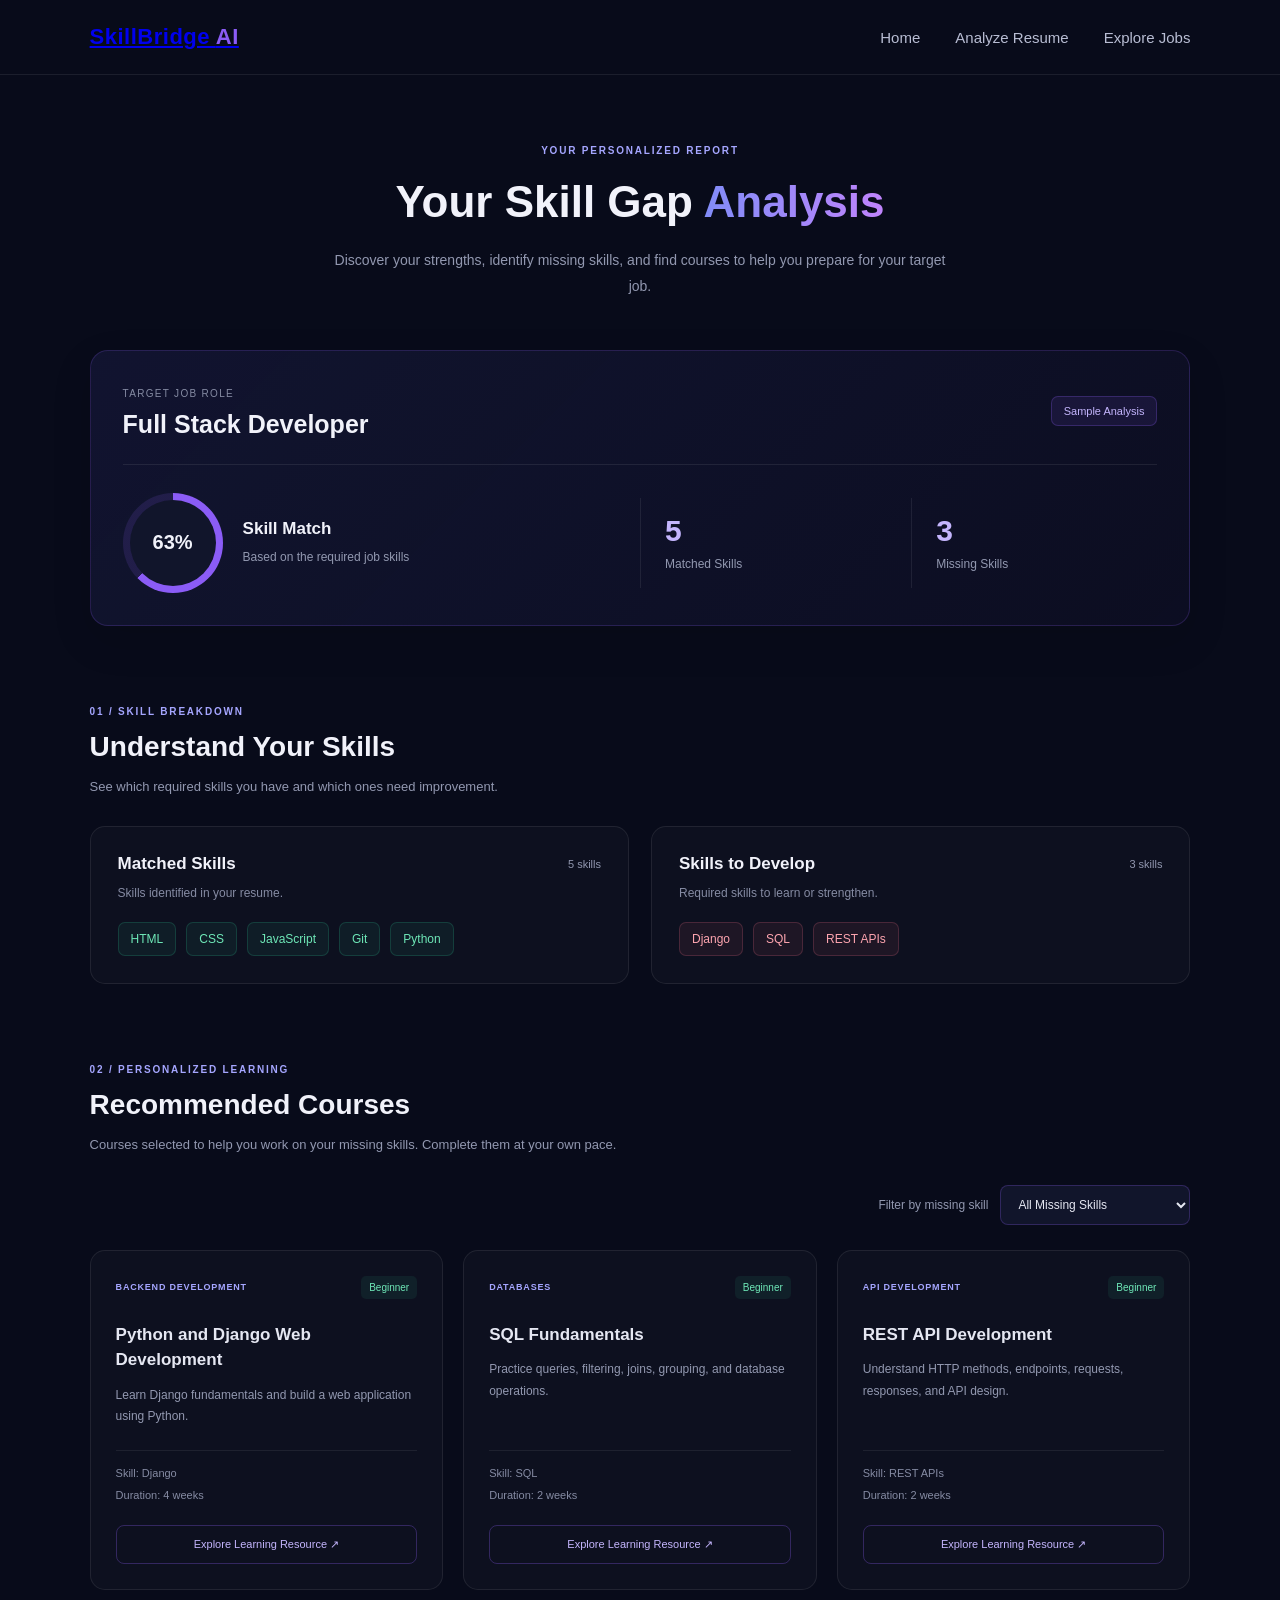
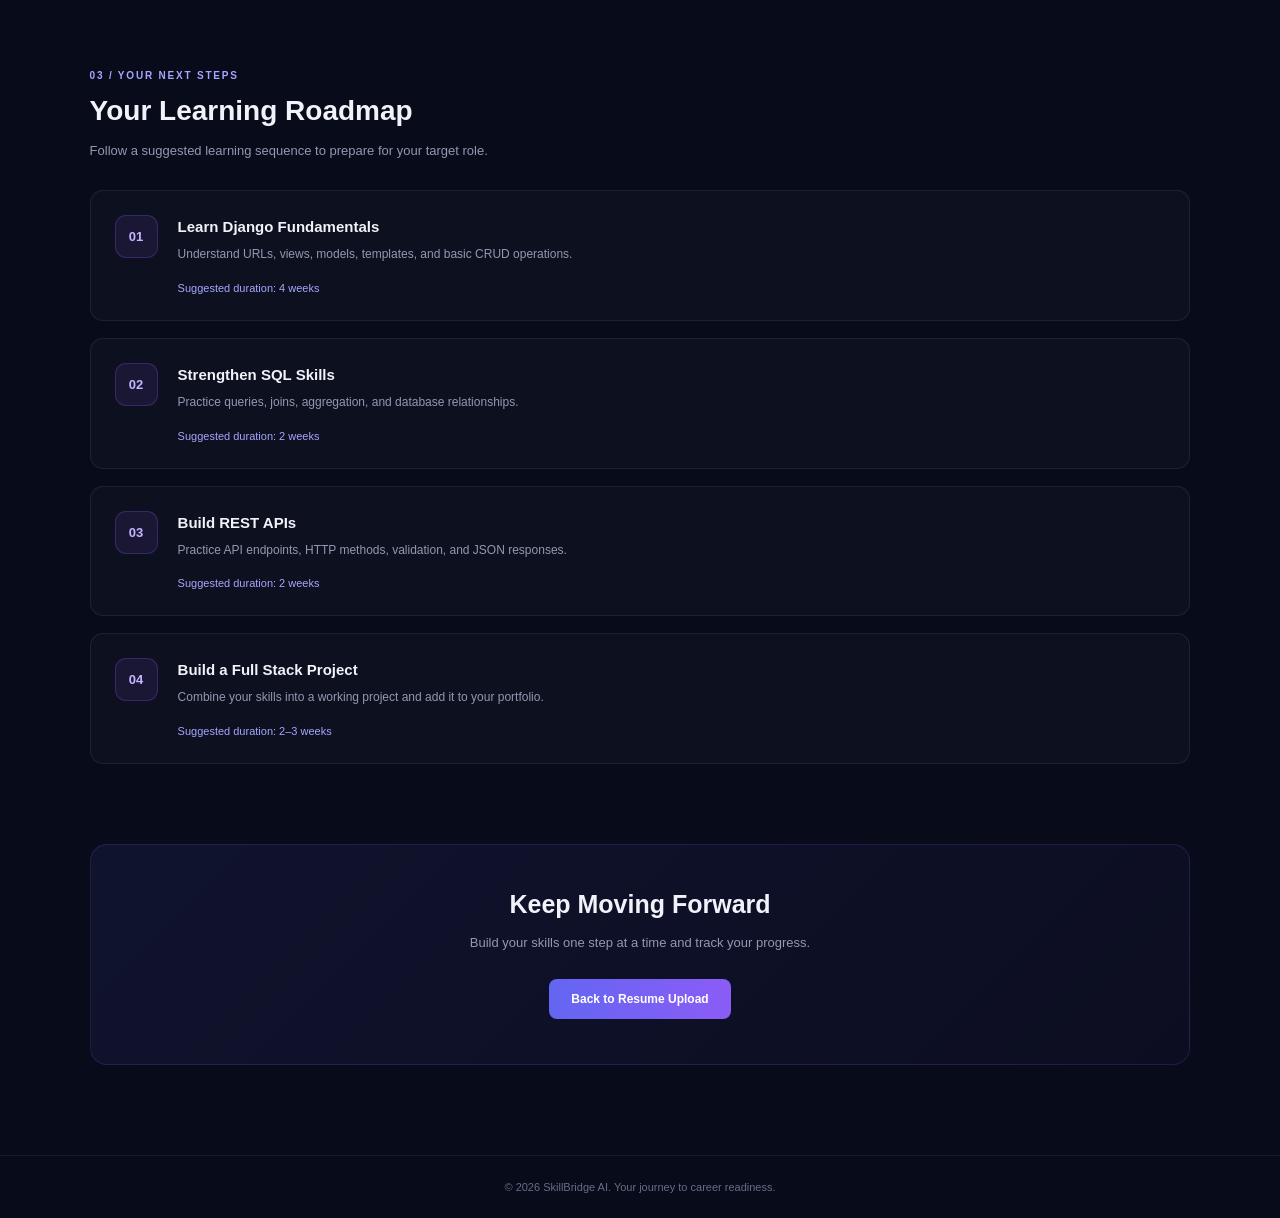
==== gap-analysis.html @ ce1626c9 "Initial commit" ====
<!DOCTYPE html>
<html lang="en">
<head>
    <meta charset="UTF-8">
    <meta name="viewport" content="width=device-width, initial-scale=1.0">
    <title>Skill Gap Analysis | SkillBridge AI</title>

    <link rel="stylesheet" href="css/common.css">
    <link rel="stylesheet" href="css/gap-analysis.css">
</head>
<body class="gap-analysis-page">

    <!-- NAVBAR -->
    <nav class="navbar">
        <a href="index.html" class="logo">SkillBridge <span>AI</span></a>

        <div class="nav-links">
            <a href="index.html">Home</a>
            <a href="analyze.html">Analyze Resume</a>
            <a href="results.html">Explore Jobs</a>
        </div>
    </nav>

    <main class="gap-analysis-main">

        <!-- PAGE HEADER -->
        <header class="gap-analysis-header">
            <span class="section-tag">YOUR PERSONALIZED REPORT</span>
            <h1>Your Skill Gap <span>Analysis</span></h1>
            <p>
                Discover your strengths, identify missing skills, and find
                courses to help you prepare for your target job.
            </p>
        </header>

        <!-- JOB SUMMARY -->
        <section class="analysis-summary">
            <div class="summary-heading">
                <div>
                    <span class="field-label">TARGET JOB ROLE</span>
                    <h2 id="targetJobRole">Full Stack Developer</h2>
                </div>

                <span class="sample-badge" id="analysisStatus">
                    Sample Analysis
                </span>
            </div>

            <div class="match-overview">
                <div class="match-score">
                    <div class="score-circle" id="scoreCircle">
                        <span id="matchPercentage">62.5%</span>
                    </div>
                    <div>
                        <h3>Skill Match</h3>
                        <p>Based on the required job skills</p>
                    </div>
                </div>

                <div class="summary-stat">
                    <span class="stat-number" id="matchedCount">5</span>
                    <span class="stat-label">Matched Skills</span>
                </div>

                <div class="summary-stat">
                    <span class="stat-number" id="missingCount">3</span>
                    <span class="stat-label">Missing Skills</span>
                </div>
            </div>
        </section>

        <!-- SKILL ANALYSIS -->
        <section class="skills-section">
            <div class="section-heading">
                <span class="section-tag">01 / SKILL BREAKDOWN</span>
                <h2>Understand Your Skills</h2>
                <p>See which required skills you have and which ones need improvement.</p>
            </div>

            <div class="skills-grid">

                <article class="skills-card matched-card">
                    <div class="skills-card-heading">
                        <h3>Matched Skills</h3>
                        <span class="skill-count" id="matchedBadge">5 skills</span>
                    </div>
                    <p>Skills identified in your resume.</p>
                    <div class="skill-tags matched-tags" id="matchedSkills">
                        <span>Python</span>
                        <span>HTML</span>
                        <span>CSS</span>
                        <span>JavaScript</span>
                        <span>Git</span>
                    </div>
                </article>

                <article class="skills-card missing-card">
                    <div class="skills-card-heading">
                        <h3>Skills to Develop</h3>
                        <span class="skill-count" id="missingBadge">3 skills</span>
                    </div>
                    <p>Required skills to learn or strengthen.</p>
                    <div class="skill-tags missing-tags" id="missingSkills">
                        <span>Django</span>
                        <span>SQL</span>
                        <span>REST APIs</span>
                    </div>
                </article>

            </div>
        </section>

        <!-- COURSE RECOMMENDATIONS -->
        <section class="courses-section">
            <div class="section-heading">
                <span class="section-tag">02 / PERSONALIZED LEARNING</span>
                <h2>Recommended Courses</h2>
                <p>
                    Courses selected to help you work on your missing skills.
                    Complete them at your own pace.
                </p>
            </div>

            <div class="course-filters">
                <label for="courseSkillFilter">Filter by missing skill</label>
                <select id="courseSkillFilter">
                    <option value="all">All Missing Skills</option>
                    <option value="Django">Django</option>
                    <option value="SQL">SQL</option>
                    <option value="REST APIs">REST APIs</option>
                </select>
            </div>

            <div class="courses-grid" id="recommendedCourses">

                <article class="course-card" data-skill="Django">
                    <div class="course-card-top">
                        <span class="course-category">BACKEND DEVELOPMENT</span>
                        <span class="course-level">Beginner</span>
                    </div>
                    <h3>Python and Django Web Development</h3>
                    <p>Learn Django fundamentals and build a web application using Python.</p>
                    <div class="course-details">
                        <span>Skill: Django</span>
                        <span>Duration: 4 weeks</span>
                    </div>
                    <a href="https://www.djangoproject.com/start/"
                       target="_blank" rel="noopener noreferrer"
                       class="course-link">Explore Learning Resource ↗</a>
                </article>

                <article class="course-card" data-skill="SQL">
                    <div class="course-card-top">
                        <span class="course-category">DATABASES</span>
                        <span class="course-level">Beginner</span>
                    </div>
                    <h3>SQL Fundamentals</h3>
                    <p>Practice queries, filtering, joins, grouping, and database operations.</p>
                    <div class="course-details">
                        <span>Skill: SQL</span>
                        <span>Duration: 2 weeks</span>
                    </div>
                    <a href="https://www.w3schools.com/sql/"
                       target="_blank" rel="noopener noreferrer"
                       class="course-link">Explore Learning Resource ↗</a>
                </article>

                <article class="course-card" data-skill="REST APIs">
                    <div class="course-card-top">
                        <span class="course-category">API DEVELOPMENT</span>
                        <span class="course-level">Beginner</span>
                    </div>
                    <h3>REST API Development</h3>
                    <p>Understand HTTP methods, endpoints, requests, responses, and API design.</p>
                    <div class="course-details">
                        <span>Skill: REST APIs</span>
                        <span>Duration: 2 weeks</span>
                    </div>
                    <a href="https://www.django-rest-framework.org/tutorial/quickstart/"
                       target="_blank" rel="noopener noreferrer"
                       class="course-link">Explore Learning Resource ↗</a>
                </article>

            </div>

            <p class="no-courses-message" id="noCoursesMessage" hidden>
                No courses found for this skill.
            </p>
        </section>

        <!-- LEARNING ROADMAP -->
        <section class="roadmap-section">
            <div class="section-heading">
                <span class="section-tag">03 / YOUR NEXT STEPS</span>
                <h2>Your Learning Roadmap</h2>
                <p>Follow a suggested learning sequence to prepare for your target role.</p>
            </div>

            <div class="roadmap-list" id="learningRoadmap">
                <article class="roadmap-item">
                    <span class="roadmap-number">01</span>
                    <div>
                        <h3>Learn Django Fundamentals</h3>
                        <p>Understand URLs, views, models, templates, and basic CRUD operations.</p>
                        <span class="roadmap-duration">Suggested duration: 4 weeks</span>
                    </div>
                </article>

                <article class="roadmap-item">
                    <span class="roadmap-number">02</span>
                    <div>
                        <h3>Strengthen SQL Skills</h3>
                        <p>Practice queries, joins, aggregation, and database relationships.</p>
                        <span class="roadmap-duration">Suggested duration: 2 weeks</span>
                    </div>
                </article>

                <article class="roadmap-item">
                    <span class="roadmap-number">03</span>
                    <div>
                        <h3>Build REST APIs</h3>
                        <p>Practice API endpoints, HTTP methods, validation, and JSON responses.</p>
                        <span class="roadmap-duration">Suggested duration: 2 weeks</span>
                    </div>
                </article>

                <article class="roadmap-item">
                    <span class="roadmap-number">04</span>
                    <div>
                        <h3>Build a Full Stack Project</h3>
                        <p>Combine your skills into a working project and add it to your portfolio.</p>
                        <span class="roadmap-duration">Suggested duration: 2–3 weeks</span>
                    </div>
                </article>
            </div>
        </section>

        <!-- FOOTER ACTION -->
        <section class="analysis-footer">
            <h2>Keep Moving Forward</h2>
            <p>Build your skills one step at a time and track your progress.</p>
            <a href="job-details.html" class="primary-button">
                Back to Resume Upload
            </a>
        </section>

    </main>

    <footer class="footer">
        <p>© 2026 SkillBridge AI. Your journey to career readiness.</p>
    </footer>

    <script src="js/common.js"></script>
    <script src="js/gap-analysis.js"></script>
</body>
</html>
---- css/common.css ----
/* =========================
   BASIC STYLES
========================= */

* {
    margin: 0;
    padding: 0;
    box-sizing: border-box;
}

body {
    background: #080b1a;
    color: #ffffff;
    font-family: Arial, sans-serif;
    min-height: 100vh;
}


/* =========================
   NAVBAR
========================= */

.navbar {
    width: 100%;
    height: 75px;
    padding: 0 7%;
    display: flex;
    align-items: center;
    justify-content: space-between;
    border-bottom: 1px solid rgba(255, 255, 255, 0.08);
}

.logo {
    font-size: 22px;
    font-weight: 700;
    letter-spacing: 0.5px;
}

.logo span {
    color: #8b5cf6;
}

.nav-links {
    display: flex;
    gap: 35px;
}

.nav-links a {
    color: #b8bdd3;
    text-decoration: none;
    font-size: 15px;
    transition: 0.3s;
}

.nav-links a:hover {
    color: #ffffff;
}

.nav-button {
    text-decoration: none;
    color: white;
    background: linear-gradient(135deg, #6366f1, #8b5cf6);
    padding: 11px 20px;
    border-radius: 8px;
    font-size: 14px;
    font-weight: 600;
    transition: 0.3s;
}

.nav-button:hover {
    transform: translateY(-2px);
    box-shadow: 0 8px 25px rgba(99, 102, 241, 0.35);
}
/* =========================
   COMMON RESPONSIVE
========================= */

@media (max-width: 900px) {

    .navbar {
        padding: 0 5%;
    }

    .nav-links {
        display: none;
    }
}


@media (max-width: 600px) {

    .navbar {
        height: 65px;
    }

    .logo {
        font-size: 18px;
    }

    .nav-button {
        padding: 9px 13px;
        font-size: 12px;
    }
}
---- css/gap-analysis.css ----
/* =========================
   GAP ANALYSIS PAGE
========================= */

.gap-analysis-page {
    min-height: 100vh;
    color: #f1f2fa;
}

.gap-analysis-main {
    width: 86%;
    max-width: 1200px;
    margin: 0 auto;
    padding: 65px 0 90px;
}

/* PAGE HEADER */

.gap-analysis-header {
    max-width: 750px;
    margin: 0 auto 50px;
    text-align: center;
}

.section-tag {
    display: inline-block;
    color: #a5a6ff;
    font-size: 10px;
    font-weight: 600;
    letter-spacing: 1.8px;
}

.gap-analysis-header h1 {
    margin: 18px 0;
    font-size: 44px;
    line-height: 1.2;
}

.gap-analysis-header h1 span {
    background: linear-gradient(90deg, #818cf8, #c084fc);
    -webkit-background-clip: text;
    -webkit-text-fill-color: transparent;
}

.gap-analysis-header p {
    max-width: 620px;
    margin: 0 auto;
    color: #9298b0;
    font-size: 14px;
    line-height: 1.9;
}

/* COMMON SECTION HEADINGS */

.skills-section,
.courses-section,
.roadmap-section {
    margin-top: 75px;
}

.section-heading {
    margin-bottom: 28px;
}

.section-heading h2 {
    margin: 12px 0;
    color: #f1f2fa;
    font-size: 28px;
}

.section-heading p {
    max-width: 650px;
    color: #9298b0;
    font-size: 13px;
    line-height: 1.8;
}

/* ANALYSIS SUMMARY */

.analysis-summary {
    padding: 32px;
    border: 1px solid rgba(139, 92, 246, 0.2);
    border-radius: 18px;
    background: linear-gradient(
        135deg,
        rgba(99, 102, 241, 0.10),
        rgba(139, 92, 246, 0.035)
    );
    box-shadow: 0 15px 40px rgba(0, 0, 0, 0.12);
}

.summary-heading {
    display: flex;
    align-items: center;
    justify-content: space-between;
    flex-wrap: wrap;
    gap: 15px;
    padding-bottom: 25px;
    border-bottom: 1px solid rgba(255, 255, 255, 0.08);
}

.field-label {
    color: #858ba3;
    font-size: 10px;
    letter-spacing: 1.3px;
}

.summary-heading h2 {
    margin-top: 9px;
    font-size: 25px;
}

.sample-badge {
    padding: 8px 12px;
    border: 1px solid rgba(139, 92, 246, 0.25);
    border-radius: 7px;
    background: rgba(139, 92, 246, 0.1);
    color: #c4b5fd;
    font-size: 11px;
}

.match-overview {
    display: grid;
    grid-template-columns: 2fr 1fr 1fr;
    align-items: center;
    gap: 25px;
    padding-top: 28px;
}

.match-score {
    display: flex;
    align-items: center;
    gap: 20px;
}

.score-circle {
    width: 100px;
    height: 100px;
    display: flex;
    flex-shrink: 0;
    align-items: center;
    justify-content: center;
    border-radius: 50%;
    background: conic-gradient(
        #8b5cf6 0deg 225deg,
        rgba(139, 92, 246, 0.14) 225deg 360deg
    );
    position: relative;
}

.score-circle::before {
    content: "";
    position: absolute;
    inset: 7px;
    border-radius: 50%;
    background: #11152b;
}

.score-circle span {
    position: relative;
    z-index: 1;
    color: #f1f2fa;
    font-size: 20px;
    font-weight: 700;
}

.match-score h3 {
    margin-bottom: 8px;
    font-size: 17px;
}

.match-score p {
    color: #9298b0;
    font-size: 12px;
    line-height: 1.7;
}

.summary-stat {
    min-height: 90px;
    display: flex;
    flex-direction: column;
    justify-content: center;
    gap: 9px;
    padding-left: 24px;
    border-left: 1px solid rgba(255, 255, 255, 0.08);
}

.stat-number {
    color: #c4b5fd;
    font-size: 30px;
    font-weight: 700;
}

.stat-label {
    color: #9298b0;
    font-size: 12px;
}

/* SKILLS GRID */

.skills-grid {
    display: grid;
    grid-template-columns: repeat(2, minmax(0, 1fr));
    gap: 22px;
}

.skills-card {
    padding: 27px;
    border: 1px solid rgba(255, 255, 255, 0.08);
    border-radius: 15px;
    background: rgba(255, 255, 255, 0.025);
}

.skills-card-heading {
    display: flex;
    align-items: center;
    justify-content: space-between;
    flex-wrap: wrap;
    gap: 10px;
}

.skills-card-heading h3 {
    font-size: 17px;
}

.skill-count {
    color: #9298b0;
    font-size: 11px;
}

.skills-card > p {
    margin: 12px 0 22px;
    color: #858ba3;
    font-size: 12px;
}

.skill-tags {
    display: flex;
    flex-wrap: wrap;
    gap: 10px;
}

.skill-tags span {
    padding: 9px 12px;
    border-radius: 7px;
    font-size: 12px;
}

.matched-tags span {
    border: 1px solid rgba(52, 211, 153, 0.18);
    background: rgba(52, 211, 153, 0.07);
    color: #6ee7b7;
}

.missing-tags span {
    border: 1px solid rgba(251, 113, 133, 0.2);
    background: rgba(251, 113, 133, 0.07);
    color: #fda4af;
}

/* COURSE FILTER */

.course-filters {
    display: flex;
    align-items: center;
    justify-content: flex-end;
    flex-wrap: wrap;
    gap: 12px;
    margin-bottom: 25px;
}

.course-filters label {
    color: #9298b0;
    font-size: 12px;
}

.course-filters select {
    min-width: 190px;
    padding: 11px 13px;
    border: 1px solid rgba(139, 92, 246, 0.25);
    border-radius: 8px;
    outline: none;
    background: #11152b;
    color: #e5e7f2;
    font-family: inherit;
    font-size: 12px;
}

.course-filters select:focus {
    border-color: #8b5cf6;
}

.course-filters option {
    background: #11152b;
    color: #e5e7f2;
}

/* COURSE CARDS */

.courses-grid {
    display: grid;
    grid-template-columns: repeat(3, minmax(0, 1fr));
    gap: 20px;
}

.course-card {
    display: flex;
    flex-direction: column;
    padding: 25px;
    border: 1px solid rgba(255, 255, 255, 0.08);
    border-radius: 15px;
    background: rgba(255, 255, 255, 0.025);
    transition: transform 0.25s ease, border-color 0.25s ease;
}

.course-card:hover {
    transform: translateY(-5px);
    border-color: rgba(139, 92, 246, 0.45);
}

.course-card-top {
    display: flex;
    align-items: center;
    justify-content: space-between;
    flex-wrap: wrap;
    gap: 10px;
    margin-bottom: 23px;
}

.course-category {
    color: #a5a6ff;
    font-size: 9px;
    font-weight: 600;
    letter-spacing: 0.8px;
}

.course-level {
    padding: 6px 8px;
    border-radius: 5px;
    background: rgba(52, 211, 153, 0.08);
    color: #6ee7b7;
    font-size: 10px;
}

.course-card h3 {
    margin-bottom: 12px;
    color: #e5e7f2;
    font-size: 17px;
    line-height: 1.5;
}

.course-card > p {
    margin-bottom: 22px;
    color: #9298b0;
    font-size: 12px;
    line-height: 1.8;
}

.course-details {
    display: flex;
    flex-direction: column;
    gap: 10px;
    margin-top: auto;
    padding: 16px 0;
    border-top: 1px solid rgba(255, 255, 255, 0.07);
    color: #858ba3;
    font-size: 11px;
}

.course-link {
    display: inline-block;
    margin-top: 8px;
    padding: 12px 10px;
    border: 1px solid rgba(139, 92, 246, 0.3);
    border-radius: 8px;
    color: #c4b5fd;
    text-align: center;
    text-decoration: none;
    font-size: 11px;
    transition: background 0.25s ease;
}

.course-link:hover {
    background: rgba(139, 92, 246, 0.12);
}

.no-courses-message {
    margin-top: 20px;
    color: #9298b0;
    text-align: center;
    font-size: 13px;
}

/* LEARNING ROADMAP */

.roadmap-list {
    display: flex;
    flex-direction: column;
    gap: 17px;
}

.roadmap-item {
    display: flex;
    align-items: flex-start;
    gap: 20px;
    padding: 24px;
    border: 1px solid rgba(255, 255, 255, 0.07);
    border-radius: 13px;
    background: rgba(255, 255, 255, 0.025);
}

.roadmap-number {
    width: 43px;
    height: 43px;
    display: flex;
    flex-shrink: 0;
    align-items: center;
    justify-content: center;
    border: 1px solid rgba(139, 92, 246, 0.25);
    border-radius: 11px;
    background: rgba(139, 92, 246, 0.1);
    color: #c4b5fd;
    font-size: 13px;
    font-weight: 600;
}

.roadmap-item h3 {
    margin: 3px 0 9px;
    font-size: 15px;
}

.roadmap-item p {
    margin-bottom: 12px;
    color: #9298b0;
    font-size: 12px;
    line-height: 1.8;
}

.roadmap-duration {
    color: #a5a6ff;
    font-size: 11px;
}

/* FOOTER CTA */

.analysis-footer {
    margin-top: 80px;
    padding: 45px 25px;
    border: 1px solid rgba(139, 92, 246, 0.18);
    border-radius: 17px;
    background: linear-gradient(
        135deg,
        rgba(99, 102, 241, 0.09),
        rgba(139, 92, 246, 0.035)
    );
    text-align: center;
}

.analysis-footer h2 {
    margin-bottom: 12px;
    font-size: 25px;
}

.analysis-footer p {
    margin-bottom: 25px;
    color: #9298b0;
    font-size: 13px;
    line-height: 1.8;
}

.analysis-footer .primary-button {
    display: inline-block;
    padding: 13px 22px;
    border-radius: 8px;
    background: linear-gradient(90deg, #6366f1, #8b5cf6);
    color: #fff;
    text-decoration: none;
    font-size: 12px;
    font-weight: 600;
    transition: transform 0.25s ease;
}

.analysis-footer .primary-button:hover {
    transform: translateY(-2px);
}

/* FOOTER */

.gap-analysis-page .footer {
    padding: 25px 7%;
    border-top: 1px solid rgba(255, 255, 255, 0.06);
    color: #666d85;
    text-align: center;
    font-size: 11px;
}

/* RESPONSIVE DESIGN */

@media (max-width: 1000px) {
    .courses-grid {
        grid-template-columns: repeat(2, minmax(0, 1fr));
    }

    .match-overview {
        grid-template-columns: 1fr 1fr;
    }

    .match-score {
        grid-column: 1 / -1;
    }
}

@media (max-width: 700px) {
    .gap-analysis-main {
        width: 90%;
        padding-top: 45px;
    }

    .gap-analysis-header h1 {
        font-size: 34px;
    }

    .gap-analysis-header p {
        font-size: 13px;
    }

    .skills-section,
    .courses-section,
    .roadmap-section {
        margin-top: 55px;
    }

    .section-heading h2 {
        font-size: 24px;
    }

    .analysis-summary {
        padding: 23px;
    }

    .summary-heading h2 {
        font-size: 21px;
    }

    .match-overview {
        grid-template-columns: 1fr 1fr;
        gap: 20px;
    }

    .match-score {
        grid-column: 1 / -1;
    }

    .score-circle {
        width: 85px;
        height: 85px;
    }

    .summary-stat {
        padding-left: 14px;
    }

    .stat-number {
        font-size: 25px;
    }

    .skills-grid,
    .courses-grid {
        grid-template-columns: 1fr;
    }

    .skills-card,
    .course-card {
        padding: 22px;
    }

    .course-filters {
        align-items: stretch;
        flex-direction: column;
    }

    .course-filters select {
        width: 100%;
    }

    .roadmap-item {
        gap: 14px;
        padding: 19px;
    }

    .roadmap-number {
        width: 36px;
        height: 36px;
    }

    .analysis-footer {
        margin-top: 55px;
        padding: 35px 20px;
    }

    .analysis-footer h2 {
        font-size: 22px;
    }
}

@media (max-width: 380px) {
    .match-score {
        align-items: flex-start;
        gap: 12px;
    }

    .score-circle {
        width: 75px;
        height: 75px;
    }

    .score-circle span {
        font-size: 16px;
    }

    .summary-stat {
        padding-left: 10px;
    }

    .stat-label {
        font-size: 10px;
    }
}
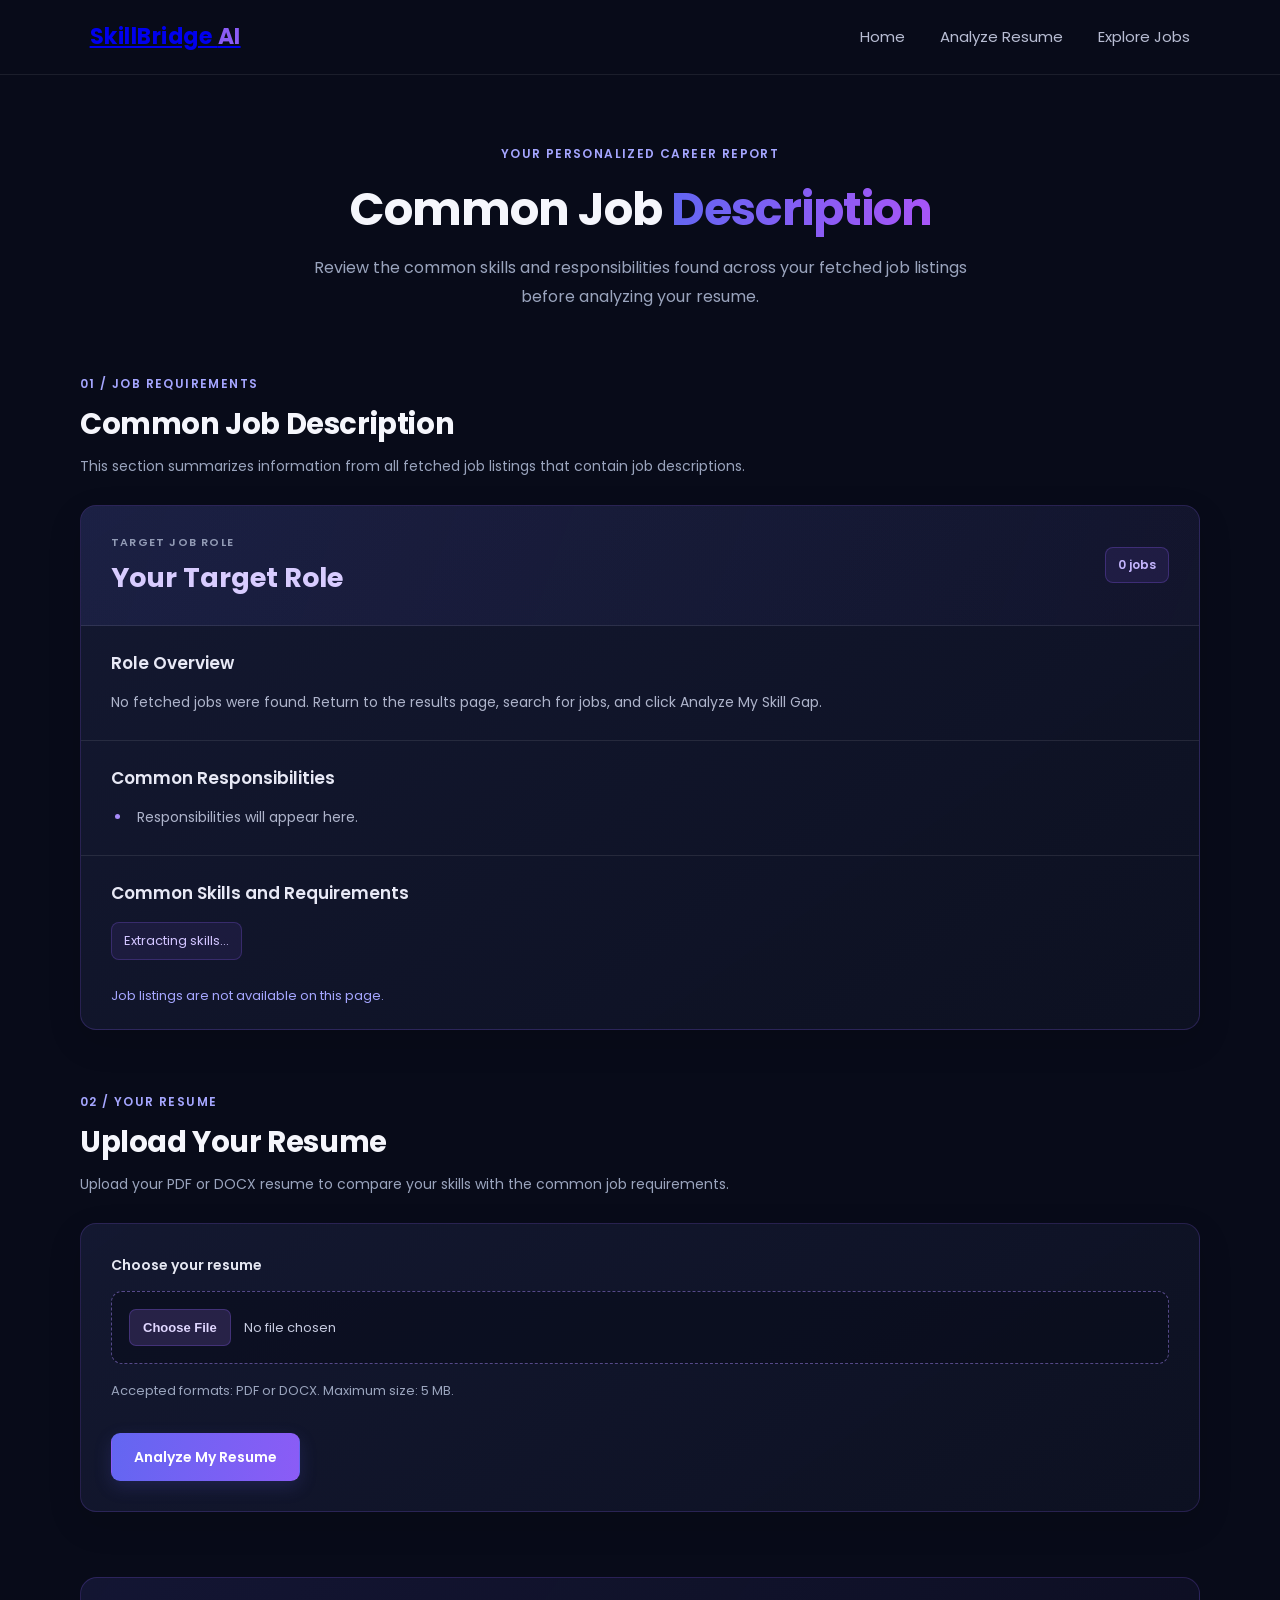
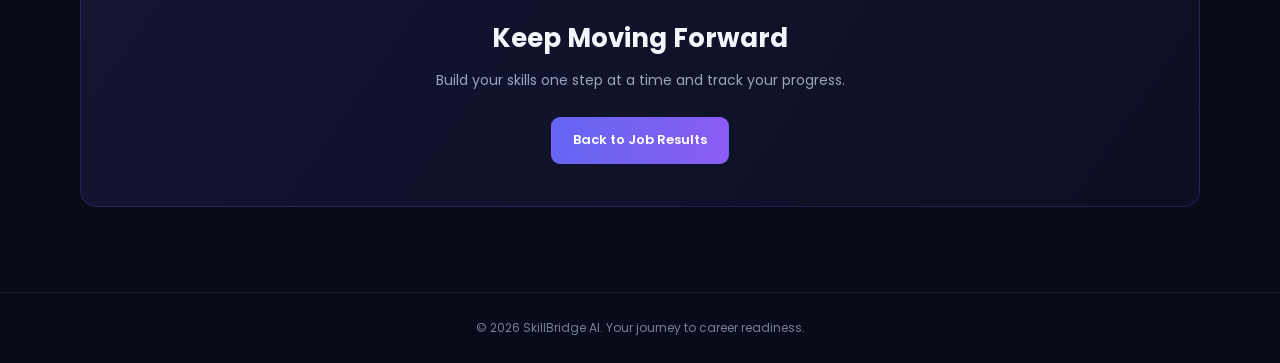
==== commit 1c6c824d: "gap analysis" ====
--- a/gap-analysis.html
+++ b/gap-analysis.html
@@ -4,11 +4,18 @@
 <head>
     <meta charset="UTF-8">
     <meta name="viewport" content="width=device-width, initial-scale=1.0">
-    <title>Skill Gap Analysis | SkillBridge AI</title>
-
-    <link rel="stylesheet" href="css/common.css">
-    <link rel="stylesheet" href="css/gap-analysis.css">
+    <title>Common Job Description & Skill Gap Analysis | SkillBridge AI</title>
+
+    
+<link rel="preconnect" href="https://fonts.googleapis.com">
+<link rel="preconnect" href="https://fonts.gstatic.com" crossorigin>
+<link href="https://fonts.googleapis.com/css2?family=Poppins:wght@400;500;600;700;800&display=swap" rel="stylesheet">
+
+<link rel="stylesheet" href="css/common.css">
+<link rel="stylesheet" href="css/gap-analysis.css">
+
 </head>
+
 <body class="gap-analysis-page">
 
     <!-- NAVBAR -->
@@ -26,222 +33,283 @@
 
         <!-- PAGE HEADER -->
         <header class="gap-analysis-header">
-            <span class="section-tag">YOUR PERSONALIZED REPORT</span>
-            <h1>Your Skill Gap <span>Analysis</span></h1>
+            <span class="section-tag">YOUR PERSONALIZED CAREER REPORT</span>
+
+            <h1>Common Job <span>Description</span></h1>
+
             <p>
-                Discover your strengths, identify missing skills, and find
-                courses to help you prepare for your target job.
+                Review the common skills and responsibilities found across
+                your fetched job listings before analyzing your resume.
             </p>
         </header>
 
-        <!-- JOB SUMMARY -->
-        <section class="analysis-summary">
-            <div class="summary-heading">
-                <div>
-                    <span class="field-label">TARGET JOB ROLE</span>
-                    <h2 id="targetJobRole">Full Stack Developer</h2>
-                </div>
-
-                <span class="sample-badge" id="analysisStatus">
-                    Sample Analysis
-                </span>
-            </div>
-
-            <div class="match-overview">
-                <div class="match-score">
-                    <div class="score-circle" id="scoreCircle">
-                        <span id="matchPercentage">62.5%</span>
-                    </div>
+        <!-- COMMON JOB DESCRIPTION -->
+        <section class="common-job-section" id="commonJobSection">
+
+            <div class="section-heading">
+                <span class="section-tag">01 / JOB REQUIREMENTS</span>
+                <h2>Common Job Description</h2>
+
+                <p>
+                    This section summarizes information from all fetched job
+                    listings that contain job descriptions.
+                </p>
+            </div>
+
+            <div class="common-job-card">
+
+                <div class="common-job-header">
                     <div>
-                        <h3>Skill Match</h3>
-                        <p>Based on the required job skills</p>
-                    </div>
-                </div>
-
-                <div class="summary-stat">
-                    <span class="stat-number" id="matchedCount">5</span>
-                    <span class="stat-label">Matched Skills</span>
-                </div>
-
-                <div class="summary-stat">
-                    <span class="stat-number" id="missingCount">3</span>
-                    <span class="stat-label">Missing Skills</span>
-                </div>
-            </div>
-        </section>
-
-        <!-- SKILL ANALYSIS -->
-        <section class="skills-section">
-            <div class="section-heading">
-                <span class="section-tag">01 / SKILL BREAKDOWN</span>
-                <h2>Understand Your Skills</h2>
-                <p>See which required skills you have and which ones need improvement.</p>
-            </div>
-
+                        <span class="field-label">TARGET JOB ROLE</span>
+                        <h3 id="commonJobRole">Your Target Role</h3>
+                    </div>
+
+                    <span class="sample-badge" id="commonJobCount">
+                        Loading jobs...
+                    </span>
+                </div>
+
+                <div class="common-job-content">
+                    <h3>Role Overview</h3>
+
+                    <p id="commonJobSummary" aria-live="polite">
+                        Preparing a common description from your fetched jobs...
+                    </p>
+                </div>
+
+                <div class="common-job-content">
+                    <h3>Common Responsibilities</h3>
+
+                    <ul id="commonResponsibilities">
+                        <li>Responsibilities will appear here.</li>
+                    </ul>
+                </div>
+
+                <div class="common-job-content">
+                    <h3>Common Skills and Requirements</h3>
+
+                    <div
+                        id="commonRequiredSkills"
+                        class="skill-tags"
+                    >
+                        <span>Extracting skills...</span>
+                    </div>
+                </div>
+
+                <p
+                    id="commonJobMessage"
+                    class="common-job-message"
+                    role="status"
+                    aria-live="polite"
+                ></p>
+
+            </div>
+        </section>
+
+        <!-- RESUME UPLOAD -->
+        <section class="resume-upload-section" id="resumeUploadSection">
+
+            <div class="section-heading">
+                <span class="section-tag">02 / YOUR RESUME</span>
+                <h2>Upload Your Resume</h2>
+
+                <p>
+                    Upload your PDF or DOCX resume to compare your skills
+                    with the common job requirements.
+                </p>
+            </div>
+
+            <div class="resume-upload-card">
+
+                <form id="resumeUploadForm" enctype="multipart/form-data">
+
+                    <label for="resumeFile">Choose your resume</label>
+
+                    <input
+                        type="file"
+                        id="resumeFile"
+                        name="resume"
+                        accept=".pdf,.docx"
+                        required
+                    >
+
+                    <p id="selectedFileName" aria-live="polite">
+                        Accepted formats: PDF or DOCX. Maximum size: 5 MB.
+                    </p>
+
+                    <p
+                        id="formMessage"
+                        role="status"
+                        aria-live="polite"
+                    ></p>
+
+                    <button
+                        type="submit"
+                        id="analyzeResumeButton"
+                        class="primary-button"
+                    >
+                        Analyze My Resume
+                    </button>
+
+                </form>
+
+            </div>
+        </section>
+
+        <!-- SKILL GAP ANALYSIS -->
+        <section class="skills-section" id="skillAnalysisSection" hidden >
+
+            <div class="section-heading">
+                <span class="section-tag">03 / SKILL BREAKDOWN</span>
+                <h2>Your Skill Gap Analysis</h2>
+
+                <p>
+                    Your matched skills, missing skills, and match percentage
+                    will be displayed here after resume analysis is implemented.
+                </p>
+            </div>
+
+            <!-- ANALYSIS SUMMARY -->
+            <section class="analysis-summary">
+
+                <div class="summary-heading">
+                    <div>
+                        <span class="field-label">TARGET JOB ROLE</span>
+                        <h2 id="targetJobRole">Waiting for analysis</h2>
+                    </div>
+
+                    <span class="sample-badge" id="analysisStatus">
+                        Awaiting Resume Analysis
+                    </span>
+                </div>
+
+                <div class="match-overview">
+
+                    <div class="match-score">
+                        <div class="score-circle" id="scoreCircle">
+                            <span id="matchPercentage">--%</span>
+                        </div>
+
+                        <div>
+                            <h3>Skill Match</h3>
+                            <p>Based on your resume and job requirements</p>
+                        </div>
+                    </div>
+
+                    <div class="summary-stat">
+                        <span class="stat-number" id="matchedCount">--</span>
+                        <span class="stat-label">Matched Skills</span>
+                    </div>
+
+                    <div class="summary-stat">
+                        <span class="stat-number" id="missingCount">--</span>
+                        <span class="stat-label">Missing Skills</span>
+                    </div>
+
+                </div>
+            </section>
+
+            <!-- MATCHED AND MISSING SKILLS -->
             <div class="skills-grid">
 
                 <article class="skills-card matched-card">
                     <div class="skills-card-heading">
                         <h3>Matched Skills</h3>
-                        <span class="skill-count" id="matchedBadge">5 skills</span>
-                    </div>
-                    <p>Skills identified in your resume.</p>
-                    <div class="skill-tags matched-tags" id="matchedSkills">
-                        <span>Python</span>
-                        <span>HTML</span>
-                        <span>CSS</span>
-                        <span>JavaScript</span>
-                        <span>Git</span>
-                    </div>
+                        <span class="skill-count" id="matchedBadge">0 skills</span>
+                    </div>
+
+                    <p>Skills found in your resume.</p>
+
+                    <div
+                        class="skill-tags matched-tags"
+                        id="matchedSkills"
+                    ></div>
                 </article>
 
                 <article class="skills-card missing-card">
                     <div class="skills-card-heading">
                         <h3>Skills to Develop</h3>
-                        <span class="skill-count" id="missingBadge">3 skills</span>
-                    </div>
-                    <p>Required skills to learn or strengthen.</p>
-                    <div class="skill-tags missing-tags" id="missingSkills">
-                        <span>Django</span>
-                        <span>SQL</span>
-                        <span>REST APIs</span>
-                    </div>
+                        <span class="skill-count" id="missingBadge">0 skills</span>
+                    </div>
+
+                    <p>Required skills not found in your resume.</p>
+
+                    <div
+                        class="skill-tags missing-tags"
+                        id="missingSkills"
+                    ></div>
                 </article>
 
             </div>
         </section>
 
         <!-- COURSE RECOMMENDATIONS -->
-        <section class="courses-section">
-            <div class="section-heading">
-                <span class="section-tag">02 / PERSONALIZED LEARNING</span>
+        <section class="courses-section" id="coursesSection" hidden>
+
+            <div class="section-heading">
+                <span class="section-tag">04 / PERSONALIZED LEARNING</span>
                 <h2>Recommended Courses</h2>
-                <p>
-                    Courses selected to help you work on your missing skills.
-                    Complete them at your own pace.
+
+                <p>
+                    Learning resources to help you strengthen your missing skills.
                 </p>
             </div>
 
             <div class="course-filters">
-                <label for="courseSkillFilter">Filter by missing skill</label>
-                <select id="courseSkillFilter">
-                    <option value="all">All Missing Skills</option>
-                    <option value="Django">Django</option>
-                    <option value="SQL">SQL</option>
-                    <option value="REST APIs">REST APIs</option>
-                </select>
-            </div>
-
-            <div class="courses-grid" id="recommendedCourses">
-
-                <article class="course-card" data-skill="Django">
-                    <div class="course-card-top">
-                        <span class="course-category">BACKEND DEVELOPMENT</span>
-                        <span class="course-level">Beginner</span>
-                    </div>
-                    <h3>Python and Django Web Development</h3>
-                    <p>Learn Django fundamentals and build a web application using Python.</p>
-                    <div class="course-details">
-                        <span>Skill: Django</span>
-                        <span>Duration: 4 weeks</span>
-                    </div>
-                    <a href="https://www.djangoproject.com/start/"
-                       target="_blank" rel="noopener noreferrer"
-                       class="course-link">Explore Learning Resource ↗</a>
-                </article>
-
-                <article class="course-card" data-skill="SQL">
-                    <div class="course-card-top">
-                        <span class="course-category">DATABASES</span>
-                        <span class="course-level">Beginner</span>
-                    </div>
-                    <h3>SQL Fundamentals</h3>
-                    <p>Practice queries, filtering, joins, grouping, and database operations.</p>
-                    <div class="course-details">
-                        <span>Skill: SQL</span>
-                        <span>Duration: 2 weeks</span>
-                    </div>
-                    <a href="https://www.w3schools.com/sql/"
-                       target="_blank" rel="noopener noreferrer"
-                       class="course-link">Explore Learning Resource ↗</a>
-                </article>
-
-                <article class="course-card" data-skill="REST APIs">
-                    <div class="course-card-top">
-                        <span class="course-category">API DEVELOPMENT</span>
-                        <span class="course-level">Beginner</span>
-                    </div>
-                    <h3>REST API Development</h3>
-                    <p>Understand HTTP methods, endpoints, requests, responses, and API design.</p>
-                    <div class="course-details">
-                        <span>Skill: REST APIs</span>
-                        <span>Duration: 2 weeks</span>
-                    </div>
-                    <a href="https://www.django-rest-framework.org/tutorial/quickstart/"
-                       target="_blank" rel="noopener noreferrer"
-                       class="course-link">Explore Learning Resource ↗</a>
-                </article>
-
-            </div>
+                <label for="courseSkillFilter">Filter by skill</label>
+
+                
+<select id="courseSkillFilter">
+    <option value="all">All Missing Skills</option>
+</select>
+
+            </div>
+
+          
+<div class="courses-grid" id="recommendedCourses">
+    <!-- Personalized course cards will be generated by JavaScript -->
+</div>
+
+<p class="no-courses-message" id="noCoursesMessage" hidden>
+    No learning resources found for this skill.
+</p>
+
 
             <p class="no-courses-message" id="noCoursesMessage" hidden>
                 No courses found for this skill.
             </p>
+
         </section>
 
         <!-- LEARNING ROADMAP -->
-        <section class="roadmap-section">
-            <div class="section-heading">
-                <span class="section-tag">03 / YOUR NEXT STEPS</span>
+        <section class="roadmap-section" id="roadmapSection" hidden>
+
+            <div class="section-heading">
+                <span class="section-tag">05 / YOUR NEXT STEPS</span>
                 <h2>Your Learning Roadmap</h2>
-                <p>Follow a suggested learning sequence to prepare for your target role.</p>
-            </div>
-
-            <div class="roadmap-list" id="learningRoadmap">
-                <article class="roadmap-item">
-                    <span class="roadmap-number">01</span>
-                    <div>
-                        <h3>Learn Django Fundamentals</h3>
-                        <p>Understand URLs, views, models, templates, and basic CRUD operations.</p>
-                        <span class="roadmap-duration">Suggested duration: 4 weeks</span>
-                    </div>
-                </article>
-
-                <article class="roadmap-item">
-                    <span class="roadmap-number">02</span>
-                    <div>
-                        <h3>Strengthen SQL Skills</h3>
-                        <p>Practice queries, joins, aggregation, and database relationships.</p>
-                        <span class="roadmap-duration">Suggested duration: 2 weeks</span>
-                    </div>
-                </article>
-
-                <article class="roadmap-item">
-                    <span class="roadmap-number">03</span>
-                    <div>
-                        <h3>Build REST APIs</h3>
-                        <p>Practice API endpoints, HTTP methods, validation, and JSON responses.</p>
-                        <span class="roadmap-duration">Suggested duration: 2 weeks</span>
-                    </div>
-                </article>
-
-                <article class="roadmap-item">
-                    <span class="roadmap-number">04</span>
-                    <div>
-                        <h3>Build a Full Stack Project</h3>
-                        <p>Combine your skills into a working project and add it to your portfolio.</p>
-                        <span class="roadmap-duration">Suggested duration: 2–3 weeks</span>
-                    </div>
-                </article>
-            </div>
+
+                <p>
+                    A suggested learning sequence for preparing for your target role.
+                </p>
+            </div>
+
+         
+<div class="roadmap-list" id="learningRoadmap">
+    <!-- Personalized roadmap steps will be generated by JavaScript -->
+</div>
+
         </section>
 
         <!-- FOOTER ACTION -->
         <section class="analysis-footer">
             <h2>Keep Moving Forward</h2>
-            <p>Build your skills one step at a time and track your progress.</p>
-            <a href="job-details.html" class="primary-button">
-                Back to Resume Upload
+
+            <p>
+                Build your skills one step at a time and track your progress.
+            </p>
+
+            <a href="results.html" class="primary-button">
+                Back to Job Results
             </a>
         </section>
 
@@ -253,5 +321,6 @@
 
     <script src="js/common.js"></script>
     <script src="js/gap-analysis.js"></script>
+
 </body>
 </html>
--- a/css/gap-analysis.css
+++ b/css/gap-analysis.css
@@ -1,294 +1,649 @@
 
-/* =========================
-   GAP ANALYSIS PAGE
-========================= */
+/* ========================================
+   SKILLBRIDGE AI — GAP ANALYSIS PAGE
+   Consistent typography and responsive layout
+======================================== */
+
+/* ---------- GLOBAL STYLES ---------- */
+
+/* Force the same clean font used on the other pages */
+html,
+body.gap-analysis-page,
+body.gap-analysis-page *,
+body.gap-analysis-page button,
+body.gap-analysis-page input,
+body.gap-analysis-page select,
+body.gap-analysis-page textarea {
+    font-family: "Poppins", Arial, Helvetica, sans-serif !important;
+}
+
+:root {
+    --ga-bg: #080b19;
+    --ga-card: #0d1122;
+    --ga-card-light: #151a33;
+    --ga-border: rgba(255, 255, 255, 0.09);
+    --ga-purple: #8b5cf6;
+    --ga-indigo: #6366f1;
+    --ga-lavender: #c4b5fd;
+    --ga-text: #f5f6fc;
+    --ga-muted: #9aa4bd;
+    --ga-green: #6ee7b7;
+    --ga-red: #fda4af;
+}
+
+/* Use the same font family as the Results page.
+   The font family is inherited from common.css. */
 
 .gap-analysis-page {
     min-height: 100vh;
-    color: #f1f2fa;
-}
+    margin: 0;
+    background: var(--ga-bg);
+    color: var(--ga-text);
+    font-family: inherit;
+    font-size: 16px;
+    line-height: 1.6;
+    -webkit-font-smoothing: antialiased;
+}
+
+.gap-analysis-page *,
+.gap-analysis-page *::before,
+.gap-analysis-page *::after {
+    box-sizing: border-box;
+}
+
+.gap-analysis-page h1,
+.gap-analysis-page h2,
+.gap-analysis-page h3,
+.gap-analysis-page h4,
+.gap-analysis-page p,
+.gap-analysis-page a,
+.gap-analysis-page button,
+.gap-analysis-page input,
+.gap-analysis-page select,
+.gap-analysis-page textarea,
+.gap-analysis-page label {
+    font-family: inherit;
+}
+
+.gap-analysis-page a,
+.gap-analysis-page button,
+.gap-analysis-page input,
+.gap-analysis-page select {
+    -webkit-tap-highlight-color: transparent;
+}
+
+.gap-analysis-page a:focus-visible,
+.gap-analysis-page button:focus-visible,
+.gap-analysis-page input:focus-visible,
+.gap-analysis-page select:focus-visible {
+    outline: 2px solid var(--ga-lavender);
+    outline-offset: 4px;
+}
+
+html {
+    scroll-behavior: smooth;
+}
+
+/* ---------- NAVBAR ---------- */
+
+.gap-analysis-page .navbar {
+    position: relative;
+    z-index: 10;
+}
+
+/* ---------- MAIN LAYOUT ---------- */
 
 .gap-analysis-main {
-    width: 86%;
-    max-width: 1200px;
+    width: min(1120px, 88%);
     margin: 0 auto;
-    padding: 65px 0 90px;
-}
-
-/* PAGE HEADER */
+    padding: 65px 0 85px;
+}
 
 .gap-analysis-header {
-    max-width: 750px;
-    margin: 0 auto 50px;
+    max-width: 800px;
+    margin: 0 auto 52px;
     text-align: center;
 }
 
 .section-tag {
     display: inline-block;
     color: #a5a6ff;
-    font-size: 10px;
+    font-size: 12px;
     font-weight: 600;
-    letter-spacing: 1.8px;
+    letter-spacing: 1.4px;
+    line-height: 1.7;
 }
 
 .gap-analysis-header h1 {
-    margin: 18px 0;
-    font-size: 44px;
+    margin: 16px 0;
+    color: var(--ga-text);
+    font-size: clamp(32px, 4.5vw, 46px);
+    font-weight: 700;
     line-height: 1.2;
+    letter-spacing: -1px;
 }
 
 .gap-analysis-header h1 span {
-    background: linear-gradient(90deg, #818cf8, #c084fc);
+    background: linear-gradient(90deg, #6366f1, #a855f7);
     -webkit-background-clip: text;
+    background-clip: text;
     -webkit-text-fill-color: transparent;
 }
 
-.gap-analysis-header p {
-    max-width: 620px;
+.gap-analysis-header > p {
+    max-width: 700px;
     margin: 0 auto;
-    color: #9298b0;
-    font-size: 14px;
-    line-height: 1.9;
-}
-
-/* COMMON SECTION HEADINGS */
-
+    color: var(--ga-muted);
+    font-size: 16px;
+    line-height: 1.85;
+}
+
+/* ---------- SECTION HEADINGS ---------- */
+
+.common-job-section,
+.resume-upload-section,
 .skills-section,
 .courses-section,
 .roadmap-section {
-    margin-top: 75px;
+    margin-top: 58px;
+    scroll-margin-top: 30px;
 }
 
 .section-heading {
-    margin-bottom: 28px;
+    margin-bottom: 25px;
 }
 
 .section-heading h2 {
-    margin: 12px 0;
-    color: #f1f2fa;
-    font-size: 28px;
-}
-
-.section-heading p {
-    max-width: 650px;
-    color: #9298b0;
+    margin: 9px 0 10px;
+    color: var(--ga-text);
+    font-size: clamp(23px, 3vw, 29px);
+    font-weight: 700;
+    line-height: 1.35;
+    letter-spacing: -0.4px;
+}
+
+.section-heading > p {
+    max-width: 690px;
+    margin: 0;
+    color: var(--ga-muted);
+    font-size: 14px;
+    line-height: 1.85;
+}
+
+/* ---------- SHARED CARDS ---------- */
+
+.common-job-card,
+.resume-upload-card,
+.analysis-summary,
+.skills-card,
+.course-card,
+.roadmap-item {
+    border: 1px solid var(--ga-border);
+    border-radius: 16px;
+    background: linear-gradient(
+        145deg,
+        rgba(21, 26, 51, 0.92),
+        rgba(13, 17, 34, 0.98)
+    );
+    box-shadow: 0 12px 35px rgba(0, 0, 0, 0.12);
+}
+
+/* ---------- COMMON JOB DESCRIPTION ---------- */
+
+.common-job-card {
+    overflow: hidden;
+    border-color: rgba(139, 92, 246, 0.22);
+}
+
+.common-job-header {
+    display: flex;
+    align-items: center;
+    justify-content: space-between;
+    gap: 20px;
+    flex-wrap: wrap;
+    padding: 28px 30px;
+    border-bottom: 1px solid var(--ga-border);
+    background: linear-gradient(
+        110deg,
+        rgba(99, 102, 241, 0.10),
+        rgba(139, 92, 246, 0.025)
+    );
+}
+
+.field-label {
+    display: block;
+    color: #929bb5;
+    font-size: 11px;
+    font-weight: 600;
+    letter-spacing: 1.2px;
+}
+
+#commonJobRole {
+    margin: 8px 0 0;
+    color: #d8ccff;
+    font-size: clamp(21px, 3vw, 27px);
+    font-weight: 700;
+    line-height: 1.4;
+    overflow-wrap: anywhere;
+}
+
+.sample-badge {
+    display: inline-flex;
+    align-items: center;
+    justify-content: center;
+    max-width: 100%;
+    padding: 8px 12px;
+    border: 1px solid rgba(139, 92, 246, 0.28);
+    border-radius: 8px;
+    background: rgba(139, 92, 246, 0.11);
+    color: var(--ga-lavender);
+    font-size: 12px;
+    font-weight: 600;
+    line-height: 1.5;
+}
+
+.common-job-content {
+    padding: 24px 30px;
+    border-bottom: 1px solid var(--ga-border);
+}
+
+.common-job-content:last-of-type {
+    border-bottom: 0;
+}
+
+.common-job-content h3 {
+    margin: 0 0 13px;
+    color: #e8e9f6;
+    font-size: 17px;
+    font-weight: 600;
+}
+
+#commonJobSummary {
+    margin: 0;
+    color: #aeb4cb;
+    font-size: 14px;
+    line-height: 1.85;
+    overflow-wrap: anywhere;
+}
+
+#commonResponsibilities {
+    margin: 0;
+    padding-left: 21px;
+    color: #aeb4cb;
+    font-size: 14px;
+    line-height: 1.85;
+}
+
+#commonResponsibilities li {
+    margin-bottom: 10px;
+    padding-left: 5px;
+}
+
+#commonResponsibilities li:last-child {
+    margin-bottom: 0;
+}
+
+#commonResponsibilities li::marker {
+    color: #a78bfa;
+}
+
+#commonRequiredSkills {
+    display: flex;
+    flex-wrap: wrap;
+    gap: 10px;
+    margin-top: 15px;
+}
+
+#commonRequiredSkills span {
+    display: inline-flex;
+    align-items: center;
+    max-width: 100%;
+    padding: 8px 12px;
+    border: 1px solid rgba(139, 92, 246, 0.25);
+    border-radius: 8px;
+    background: rgba(139, 92, 246, 0.09);
+    color: #d1c4ff;
+    font-size: 13px;
+    line-height: 1.5;
+    overflow-wrap: anywhere;
+}
+
+.common-job-message {
+    margin: 0;
+    padding: 0 30px 22px;
+    color: #a5a6ff;
     font-size: 13px;
     line-height: 1.8;
 }
 
-/* ANALYSIS SUMMARY */
+/* ---------- RESUME UPLOAD ---------- */
+
+.resume-upload-card {
+    padding: 30px;
+    border-color: rgba(139, 92, 246, 0.20);
+}
+
+#resumeUploadForm {
+    display: flex;
+    flex-direction: column;
+    align-items: flex-start;
+    gap: 15px;
+}
+
+#resumeUploadForm > label {
+    color: #e5e7f2;
+    font-size: 14px;
+    font-weight: 600;
+}
+
+#resumeFile {
+    display: block;
+    width: 100%;
+    min-width: 0;
+    padding: 17px;
+    border: 1px dashed rgba(167, 139, 250, 0.48);
+    border-radius: 11px;
+    background: rgba(9, 12, 27, 0.6);
+    color: #c7cbe0;
+    font-size: 13px;
+    cursor: pointer;
+    transition: border-color 0.2s ease, background 0.2s ease;
+}
+
+#resumeFile:hover {
+    border-color: #a78bfa;
+    background: rgba(139, 92, 246, 0.05);
+}
+
+#resumeFile::file-selector-button {
+    margin: 0 13px 0 0;
+    padding: 10px 13px;
+    border: 1px solid rgba(139, 92, 246, 0.28);
+    border-radius: 7px;
+    background: #272247;
+    color: #e0d7ff;
+    font-size: 13px;
+    font-weight: 600;
+    cursor: pointer;
+}
+
+#selectedFileName {
+    margin: 0;
+    color: var(--ga-muted);
+    font-size: 13px;
+    line-height: 1.8;
+    overflow-wrap: anywhere;
+}
+
+#formMessage {
+    margin: 0;
+    color: #a5a6ff;
+    font-size: 13px;
+    line-height: 1.8;
+    overflow-wrap: anywhere;
+}
+
+#analyzeResumeButton {
+    display: inline-flex;
+    align-items: center;
+    justify-content: center;
+    min-height: 45px;
+    padding: 12px 22px;
+    border: 1px solid transparent;
+    border-radius: 9px;
+    background: linear-gradient(100deg, #6366f1, #8b5cf6);
+    color: #fff;
+    font-size: 14px;
+    font-weight: 600;
+    cursor: pointer;
+    box-shadow: 0 6px 18px rgba(99, 102, 241, 0.17);
+    transition: transform 0.2s ease, box-shadow 0.2s ease;
+}
+
+#analyzeResumeButton:hover:not(:disabled) {
+    transform: translateY(-2px);
+    box-shadow: 0 9px 25px rgba(139, 92, 246, 0.28);
+}
+
+#analyzeResumeButton:active:not(:disabled) {
+    transform: translateY(0);
+}
+
+#analyzeResumeButton:disabled {
+    opacity: 0.6;
+    cursor: not-allowed;
+    box-shadow: none;
+}
+
+/* ---------- SKILL GAP ANALYSIS SUMMARY ---------- */
 
 .analysis-summary {
-    padding: 32px;
-    border: 1px solid rgba(139, 92, 246, 0.2);
-    border-radius: 18px;
+    padding: 30px;
+    border-color: rgba(139, 92, 246, 0.23);
     background: linear-gradient(
         135deg,
-        rgba(99, 102, 241, 0.10),
-        rgba(139, 92, 246, 0.035)
+        rgba(99, 102, 241, 0.09),
+        rgba(139, 92, 246, 0.025)
     );
-    box-shadow: 0 15px 40px rgba(0, 0, 0, 0.12);
 }
 
 .summary-heading {
     display: flex;
     align-items: center;
     justify-content: space-between;
+    gap: 16px;
     flex-wrap: wrap;
-    gap: 15px;
-    padding-bottom: 25px;
-    border-bottom: 1px solid rgba(255, 255, 255, 0.08);
-}
-
-.field-label {
-    color: #858ba3;
-    font-size: 10px;
-    letter-spacing: 1.3px;
+    padding-bottom: 24px;
+    border-bottom: 1px solid var(--ga-border);
 }
 
 .summary-heading h2 {
-    margin-top: 9px;
-    font-size: 25px;
-}
-
-.sample-badge {
-    padding: 8px 12px;
-    border: 1px solid rgba(139, 92, 246, 0.25);
-    border-radius: 7px;
-    background: rgba(139, 92, 246, 0.1);
-    color: #c4b5fd;
-    font-size: 11px;
+    margin: 8px 0 0;
+    color: var(--ga-text);
+    font-size: 23px;
+    line-height: 1.4;
+    overflow-wrap: anywhere;
+}
+
+#analysisStatus {
+    text-align: center;
 }
 
 .match-overview {
     display: grid;
-    grid-template-columns: 2fr 1fr 1fr;
+    grid-template-columns: minmax(0, 2fr) repeat(2, minmax(100px, 1fr));
     align-items: center;
     gap: 25px;
-    padding-top: 28px;
+    padding-top: 27px;
 }
 
 .match-score {
     display: flex;
     align-items: center;
     gap: 20px;
+    min-width: 0;
 }
 
 .score-circle {
-    width: 100px;
-    height: 100px;
+    position: relative;
     display: flex;
     flex-shrink: 0;
     align-items: center;
     justify-content: center;
+    width: 104px;
+    height: 104px;
     border-radius: 50%;
     background: conic-gradient(
-        #8b5cf6 0deg 225deg,
-        rgba(139, 92, 246, 0.14) 225deg 360deg
+        #8b5cf6 0deg,
+        #6366f1 180deg,
+        rgba(139, 92, 246, 0.13) 180deg 360deg
     );
-    position: relative;
 }
 
 .score-circle::before {
-    content: "";
     position: absolute;
     inset: 7px;
     border-radius: 50%;
     background: #11152b;
+    content: "";
 }
 
 .score-circle span {
     position: relative;
     z-index: 1;
-    color: #f1f2fa;
-    font-size: 20px;
+    color: var(--ga-text);
+    font-size: 21px;
     font-weight: 700;
 }
 
 .match-score h3 {
-    margin-bottom: 8px;
-    font-size: 17px;
+    margin: 0 0 6px;
+    font-size: 18px;
 }
 
 .match-score p {
-    color: #9298b0;
-    font-size: 12px;
-    line-height: 1.7;
+    margin: 0;
+    color: var(--ga-muted);
+    font-size: 13px;
+    line-height: 1.8;
 }
 
 .summary-stat {
-    min-height: 90px;
-    display: flex;
+    display: flex;
+    min-height: 88px;
     flex-direction: column;
     justify-content: center;
-    gap: 9px;
-    padding-left: 24px;
-    border-left: 1px solid rgba(255, 255, 255, 0.08);
+    gap: 6px;
+    padding-left: 22px;
+    border-left: 1px solid var(--ga-border);
 }
 
 .stat-number {
-    color: #c4b5fd;
+    color: var(--ga-lavender);
     font-size: 30px;
     font-weight: 700;
+    line-height: 1.2;
 }
 
 .stat-label {
-    color: #9298b0;
+    color: var(--ga-muted);
     font-size: 12px;
-}
-
-/* SKILLS GRID */
+    line-height: 1.6;
+}
+
+/* ---------- MATCHED AND MISSING SKILLS ---------- */
 
 .skills-grid {
     display: grid;
     grid-template-columns: repeat(2, minmax(0, 1fr));
-    gap: 22px;
+    gap: 20px;
+    margin-top: 22px;
 }
 
 .skills-card {
-    padding: 27px;
-    border: 1px solid rgba(255, 255, 255, 0.08);
-    border-radius: 15px;
-    background: rgba(255, 255, 255, 0.025);
+    min-width: 0;
+    padding: 26px;
+    transition: border-color 0.2s ease, transform 0.2s ease;
+}
+
+.skills-card:hover {
+    transform: translateY(-2px);
+    border-color: rgba(139, 92, 246, 0.25);
+}
+
+.matched-card {
+    border-top: 2px solid rgba(52, 211, 153, 0.6);
+}
+
+.missing-card {
+    border-top: 2px solid rgba(251, 113, 133, 0.6);
 }
 
 .skills-card-heading {
     display: flex;
     align-items: center;
     justify-content: space-between;
+    gap: 12px;
     flex-wrap: wrap;
-    gap: 10px;
 }
 
 .skills-card-heading h3 {
+    margin: 0;
+    color: #e8e9f6;
     font-size: 17px;
 }
 
 .skill-count {
+    color: var(--ga-muted);
+    font-size: 12px;
+}
+
+.skills-card > p {
+    margin: 11px 0 20px;
     color: #9298b0;
-    font-size: 11px;
-}
-
-.skills-card > p {
-    margin: 12px 0 22px;
-    color: #858ba3;
-    font-size: 12px;
+    font-size: 13px;
+    line-height: 1.8;
 }
 
 .skill-tags {
     display: flex;
     flex-wrap: wrap;
-    gap: 10px;
+    gap: 9px;
 }
 
 .skill-tags span {
-    padding: 9px 12px;
+    display: inline-flex;
+    align-items: center;
+    max-width: 100%;
+    padding: 8px 11px;
+    border: 1px solid var(--ga-border);
     border-radius: 7px;
-    font-size: 12px;
+    font-size: 13px;
+    line-height: 1.5;
+    overflow-wrap: anywhere;
 }
 
 .matched-tags span {
-    border: 1px solid rgba(52, 211, 153, 0.18);
+    border-color: rgba(52, 211, 153, 0.20);
     background: rgba(52, 211, 153, 0.07);
-    color: #6ee7b7;
+    color: var(--ga-green);
 }
 
 .missing-tags span {
-    border: 1px solid rgba(251, 113, 133, 0.2);
+    border-color: rgba(251, 113, 133, 0.22);
     background: rgba(251, 113, 133, 0.07);
-    color: #fda4af;
-}
-
-/* COURSE FILTER */
+    color: var(--ga-red);
+}
+
+/* ---------- COURSE FILTER ---------- */
 
 .course-filters {
     display: flex;
     align-items: center;
     justify-content: flex-end;
+    gap: 12px;
     flex-wrap: wrap;
-    gap: 12px;
-    margin-bottom: 25px;
+    margin-bottom: 22px;
 }
 
 .course-filters label {
-    color: #9298b0;
-    font-size: 12px;
+    color: var(--ga-muted);
+    font-size: 13px;
 }
 
 .course-filters select {
     min-width: 190px;
-    padding: 11px 13px;
-    border: 1px solid rgba(139, 92, 246, 0.25);
+    padding: 11px 35px 11px 13px;
+    border: 1px solid rgba(139, 92, 246, 0.28);
     border-radius: 8px;
-    outline: none;
-    background: #11152b;
+    background-color: #11152b;
     color: #e5e7f2;
-    font-family: inherit;
-    font-size: 12px;
+    font-size: 13px;
+    cursor: pointer;
 }
 
 .course-filters select:focus {
-    border-color: #8b5cf6;
+    border-color: var(--ga-purple);
 }
 
 .course-filters option {
@@ -296,247 +651,349 @@
     color: #e5e7f2;
 }
 
-/* COURSE CARDS */
+/* ---------- COURSE CARDS ---------- */
 
 .courses-grid {
     display: grid;
     grid-template-columns: repeat(3, minmax(0, 1fr));
+    align-items: stretch;
     gap: 20px;
 }
 
 .course-card {
     display: flex;
+    min-width: 0;
     flex-direction: column;
-    padding: 25px;
-    border: 1px solid rgba(255, 255, 255, 0.08);
-    border-radius: 15px;
-    background: rgba(255, 255, 255, 0.025);
-    transition: transform 0.25s ease, border-color 0.25s ease;
+    padding: 24px;
+    transition: transform 0.25s ease, border-color 0.25s ease,
+        box-shadow 0.25s ease;
 }
 
 .course-card:hover {
-    transform: translateY(-5px);
+    transform: translateY(-4px);
     border-color: rgba(139, 92, 246, 0.45);
+    box-shadow: 0 17px 35px rgba(0, 0, 0, 0.2);
 }
 
 .course-card-top {
     display: flex;
     align-items: center;
     justify-content: space-between;
+    gap: 10px;
     flex-wrap: wrap;
-    gap: 10px;
-    margin-bottom: 23px;
+    margin-bottom: 22px;
 }
 
 .course-category {
     color: #a5a6ff;
-    font-size: 9px;
+    font-size: 11px;
     font-weight: 600;
-    letter-spacing: 0.8px;
+    letter-spacing: 0.7px;
+    line-height: 1.6;
 }
 
 .course-level {
-    padding: 6px 8px;
-    border-radius: 5px;
+    padding: 5px 8px;
+    border: 1px solid rgba(52, 211, 153, 0.13);
+    border-radius: 6px;
     background: rgba(52, 211, 153, 0.08);
-    color: #6ee7b7;
-    font-size: 10px;
+    color: var(--ga-green);
+    font-size: 11px;
 }
 
 .course-card h3 {
-    margin-bottom: 12px;
+    margin: 0 0 12px;
     color: #e5e7f2;
     font-size: 17px;
-    line-height: 1.5;
+    line-height: 1.55;
 }
 
 .course-card > p {
-    margin-bottom: 22px;
-    color: #9298b0;
+    margin: 0 0 20px;
+    color: var(--ga-muted);
+    font-size: 13px;
+    line-height: 1.85;
+}
+
+.course-details {
+    display: flex;
+    flex-direction: column;
+    gap: 9px;
+    margin-top: auto;
+    padding: 16px 0;
+    border-top: 1px solid var(--ga-border);
+    color: #a3a9bf;
+    font-size: 12px;
+}
+
+.course-link {
+    display: block;
+    margin-top: 7px;
+    padding: 12px 10px;
+    border: 1px solid rgba(139, 92, 246, 0.30);
+    border-radius: 8px;
+    background: rgba(139, 92, 246, 0.035);
+    color: var(--ga-lavender);
+    text-align: center;
+    text-decoration: none;
+    font-size: 13px;
+    font-weight: 600;
+    line-height: 1.6;
+    transition: background 0.25s ease, border-color 0.25s ease;
+}
+
+.course-link:hover {
+    border-color: rgba(139, 92, 246, 0.6);
+    background: rgba(139, 92, 246, 0.13);
+}
+
+.no-courses-message {
+    margin-top: 20px;
+    color: var(--ga-muted);
+    text-align: center;
+    font-size: 14px;
+    line-height: 1.8;
+}
+
+.no-courses-message[hidden] {
+    display: none;
+}
+
+/* ---------- LEARNING ROADMAP ---------- */
+
+.roadmap-list {
+    display: flex;
+    flex-direction: column;
+    gap: 15px;
+}
+
+.roadmap-item {
+    display: flex;
+    align-items: flex-start;
+    gap: 19px;
+    padding: 23px;
+    transition: border-color 0.2s ease, transform 0.2s ease;
+}
+
+.roadmap-item:hover {
+    transform: translateX(3px);
+    border-color: rgba(139, 92, 246, 0.32);
+}
+
+.roadmap-number {
+    display: flex;
+    flex-shrink: 0;
+    align-items: center;
+    justify-content: center;
+    width: 43px;
+    height: 43px;
+    border: 1px solid rgba(139, 92, 246, 0.28);
+    border-radius: 11px;
+    background: rgba(139, 92, 246, 0.12);
+    color: var(--ga-lavender);
+    font-size: 14px;
+    font-weight: 700;
+}
+
+.roadmap-item > div {
+    min-width: 0;
+}
+
+.roadmap-item h3 {
+    margin: 2px 0 8px;
+    color: #e5e7f2;
+    font-size: 16px;
+    line-height: 1.6;
+}
+
+.roadmap-item p {
+    margin: 0 0 11px;
+    color: var(--ga-muted);
+    font-size: 13px;
+    line-height: 1.85;
+}
+
+.roadmap-duration {
+    color: #a5a6ff;
+    font-size: 12px;
+    line-height: 1.7;
+}
+
+/* ---------- FOOTER CALL TO ACTION ---------- */
+
+.analysis-footer {
+    margin-top: 65px;
+    padding: 42px 25px;
+    border: 1px solid rgba(139, 92, 246, 0.22);
+    border-radius: 17px;
+    background: linear-gradient(
+        125deg,
+        rgba(99, 102, 241, 0.12),
+        rgba(139, 92, 246, 0.045)
+    );
+    text-align: center;
+}
+
+.analysis-footer h2 {
+    margin: 0 0 12px;
+    color: var(--ga-text);
+    font-size: 26px;
+    line-height: 1.4;
+}
+
+.analysis-footer p {
+    max-width: 550px;
+    margin: 0 auto 23px;
+    color: var(--ga-muted);
+    font-size: 14px;
+    line-height: 1.85;
+}
+
+.primary-button {
+    display: inline-flex;
+    align-items: center;
+    justify-content: center;
+    min-height: 44px;
+    padding: 12px 21px;
+    border: 1px solid transparent;
+    border-radius: 9px;
+    background: linear-gradient(100deg, #6366f1, #8b5cf6);
+    color: #fff;
+    text-align: center;
+    text-decoration: none;
+    font-size: 13px;
+    font-weight: 600;
+    line-height: 1.6;
+    cursor: pointer;
+    transition: transform 0.2s ease, box-shadow 0.2s ease;
+}
+
+.primary-button:hover {
+    transform: translateY(-2px);
+    box-shadow: 0 8px 22px rgba(139, 92, 246, 0.23);
+}
+
+/* ---------- FOOTER ---------- */
+
+.gap-analysis-page > .footer {
+    margin-top: 0;
+    padding: 24px 6%;
+    border-top: 1px solid rgba(255, 255, 255, 0.06);
+    color: #777e98;
+    text-align: center;
     font-size: 12px;
     line-height: 1.8;
 }
 
-.course-details {
-    display: flex;
-    flex-direction: column;
-    gap: 10px;
-    margin-top: auto;
-    padding: 16px 0;
-    border-top: 1px solid rgba(255, 255, 255, 0.07);
-    color: #858ba3;
-    font-size: 11px;
-}
-
-.course-link {
-    display: inline-block;
-    margin-top: 8px;
-    padding: 12px 10px;
-    border: 1px solid rgba(139, 92, 246, 0.3);
-    border-radius: 8px;
-    color: #c4b5fd;
-    text-align: center;
-    text-decoration: none;
-    font-size: 11px;
-    transition: background 0.25s ease;
-}
-
-.course-link:hover {
-    background: rgba(139, 92, 246, 0.12);
-}
-
-.no-courses-message {
-    margin-top: 20px;
-    color: #9298b0;
-    text-align: center;
-    font-size: 13px;
-}
-
-/* LEARNING ROADMAP */
-
-.roadmap-list {
-    display: flex;
-    flex-direction: column;
-    gap: 17px;
-}
-
-.roadmap-item {
-    display: flex;
-    align-items: flex-start;
-    gap: 20px;
-    padding: 24px;
-    border: 1px solid rgba(255, 255, 255, 0.07);
-    border-radius: 13px;
-    background: rgba(255, 255, 255, 0.025);
-}
-
-.roadmap-number {
-    width: 43px;
-    height: 43px;
-    display: flex;
-    flex-shrink: 0;
-    align-items: center;
-    justify-content: center;
-    border: 1px solid rgba(139, 92, 246, 0.25);
-    border-radius: 11px;
-    background: rgba(139, 92, 246, 0.1);
-    color: #c4b5fd;
-    font-size: 13px;
-    font-weight: 600;
-}
-
-.roadmap-item h3 {
-    margin: 3px 0 9px;
-    font-size: 15px;
-}
-
-.roadmap-item p {
-    margin-bottom: 12px;
-    color: #9298b0;
-    font-size: 12px;
-    line-height: 1.8;
-}
-
-.roadmap-duration {
-    color: #a5a6ff;
-    font-size: 11px;
-}
-
-/* FOOTER CTA */
-
-.analysis-footer {
-    margin-top: 80px;
-    padding: 45px 25px;
-    border: 1px solid rgba(139, 92, 246, 0.18);
-    border-radius: 17px;
-    background: linear-gradient(
-        135deg,
-        rgba(99, 102, 241, 0.09),
-        rgba(139, 92, 246, 0.035)
-    );
-    text-align: center;
-}
-
-.analysis-footer h2 {
-    margin-bottom: 12px;
-    font-size: 25px;
-}
-
-.analysis-footer p {
-    margin-bottom: 25px;
-    color: #9298b0;
-    font-size: 13px;
-    line-height: 1.8;
-}
-
-.analysis-footer .primary-button {
-    display: inline-block;
-    padding: 13px 22px;
-    border-radius: 8px;
-    background: linear-gradient(90deg, #6366f1, #8b5cf6);
-    color: #fff;
-    text-decoration: none;
-    font-size: 12px;
-    font-weight: 600;
-    transition: transform 0.25s ease;
-}
-
-.analysis-footer .primary-button:hover {
-    transform: translateY(-2px);
-}
-
-/* FOOTER */
-
-.gap-analysis-page .footer {
-    padding: 25px 7%;
-    border-top: 1px solid rgba(255, 255, 255, 0.06);
-    color: #666d85;
-    text-align: center;
-    font-size: 11px;
-}
-
-/* RESPONSIVE DESIGN */
+.gap-analysis-page > .footer p {
+    margin: 0;
+}
+
+/* ---------- RESPONSIVE: TABLETS ---------- */
 
 @media (max-width: 1000px) {
+    .gap-analysis-main {
+        width: 90%;
+    }
+
     .courses-grid {
         grid-template-columns: repeat(2, minmax(0, 1fr));
     }
 
     .match-overview {
-        grid-template-columns: 1fr 1fr;
-    }
-
-    .match-score {
-        grid-column: 1 / -1;
-    }
-}
+        grid-template-columns: minmax(0, 1.5fr) repeat(2, minmax(90px, 1fr));
+        gap: 16px;
+    }
+
+    .score-circle {
+        width: 88px;
+        height: 88px;
+    }
+
+    .summary-stat {
+        padding-left: 15px;
+    }
+}
+
+/* ---------- RESPONSIVE: MOBILE ---------- */
 
 @media (max-width: 700px) {
     .gap-analysis-main {
-        width: 90%;
-        padding-top: 45px;
+        width: 91%;
+        padding: 42px 0 55px;
+    }
+
+    .gap-analysis-header {
+        margin-bottom: 38px;
     }
 
     .gap-analysis-header h1 {
-        font-size: 34px;
-    }
-
-    .gap-analysis-header p {
-        font-size: 13px;
-    }
-
+        letter-spacing: -0.7px;
+    }
+
+    .gap-analysis-header > p {
+        font-size: 14px;
+        line-height: 1.85;
+    }
+
+    .common-job-section,
+    .resume-upload-section,
     .skills-section,
     .courses-section,
     .roadmap-section {
-        margin-top: 55px;
+        margin-top: 43px;
+    }
+
+    .section-heading {
+        margin-bottom: 20px;
     }
 
     .section-heading h2 {
-        font-size: 24px;
+        font-size: 23px;
+    }
+
+    .section-heading > p {
+        font-size: 13px;
+    }
+
+    .common-job-header {
+        align-items: flex-start;
+        flex-direction: column;
+        padding: 22px;
+    }
+
+    .common-job-content {
+        padding: 21px 22px;
+    }
+
+    .common-job-message {
+        padding: 0 22px 20px;
+    }
+
+    .resume-upload-card {
+        padding: 22px;
+    }
+
+    #resumeFile {
+        padding: 13px;
+        font-size: 12px;
+    }
+
+    #resumeFile::file-selector-button {
+        margin-bottom: 8px;
+    }
+
+    #analyzeResumeButton {
+        width: 100%;
     }
 
     .analysis-summary {
-        padding: 23px;
+        padding: 22px;
+    }
+
+    .summary-heading {
+        align-items: flex-start;
+        flex-direction: column;
     }
 
     .summary-heading h2 {
@@ -544,30 +1001,36 @@
     }
 
     .match-overview {
-        grid-template-columns: 1fr 1fr;
-        gap: 20px;
+        grid-template-columns: repeat(2, minmax(0, 1fr));
+        gap: 20px 14px;
     }
 
     .match-score {
         grid-column: 1 / -1;
+        gap: 15px;
     }
 
     .score-circle {
-        width: 85px;
-        height: 85px;
+        width: 84px;
+        height: 84px;
+    }
+
+    .score-circle span {
+        font-size: 18px;
     }
 
     .summary-stat {
-        padding-left: 14px;
+        min-height: 75px;
+        padding-left: 13px;
     }
 
     .stat-number {
-        font-size: 25px;
+        font-size: 26px;
     }
 
     .skills-grid,
     .courses-grid {
-        grid-template-columns: 1fr;
+        grid-template-columns: minmax(0, 1fr);
     }
 
     .skills-card,
@@ -578,6 +1041,7 @@
     .course-filters {
         align-items: stretch;
         flex-direction: column;
+        gap: 8px;
     }
 
     .course-filters select {
@@ -590,33 +1054,70 @@
     }
 
     .roadmap-number {
-        width: 36px;
-        height: 36px;
+        width: 37px;
+        height: 37px;
+        border-radius: 9px;
     }
 
     .analysis-footer {
-        margin-top: 55px;
-        padding: 35px 20px;
+        margin-top: 45px;
+        padding: 32px 20px;
     }
 
     .analysis-footer h2 {
-        font-size: 22px;
-    }
-}
+        font-size: 23px;
+    }
+}
+
+/* ---------- RESPONSIVE: SMALL PHONES ---------- */
 
 @media (max-width: 380px) {
+    .gap-analysis-main {
+        width: 92%;
+    }
+
+    .common-job-header,
+    .common-job-content {
+        padding-right: 17px;
+        padding-left: 17px;
+    }
+
+    .common-job-message {
+        padding-right: 17px;
+        padding-left: 17px;
+    }
+
+    .analysis-summary,
+    .resume-upload-card,
+    .skills-card,
+    .course-card {
+        padding: 18px;
+    }
+
     .match-score {
         align-items: flex-start;
-        gap: 12px;
+        gap: 11px;
     }
 
     .score-circle {
-        width: 75px;
-        height: 75px;
+        width: 72px;
+        height: 72px;
+    }
+
+    .score-circle::before {
+        inset: 5px;
     }
 
     .score-circle span {
+        font-size: 15px;
+    }
+
+    .match-score h3 {
         font-size: 16px;
+    }
+
+    .match-score p {
+        font-size: 12px;
     }
 
     .summary-stat {
@@ -624,6 +1125,23 @@
     }
 
     .stat-label {
-        font-size: 10px;
-    }
-}
+        font-size: 11px;
+    }
+
+    .sample-badge {
+        font-size: 11px;
+    }
+}
+
+/* ---------- REDUCED MOTION ACCESSIBILITY ---------- */
+
+@media (prefers-reduced-motion: reduce) {
+    .gap-analysis-page *,
+    .gap-analysis-page *::before,
+    .gap-analysis-page *::after {
+        scroll-behavior: auto !important;
+        transition-duration: 0.01ms !important;
+        animation-duration: 0.01ms !important;
+        animation-iteration-count: 1 !important;
+    }
+}
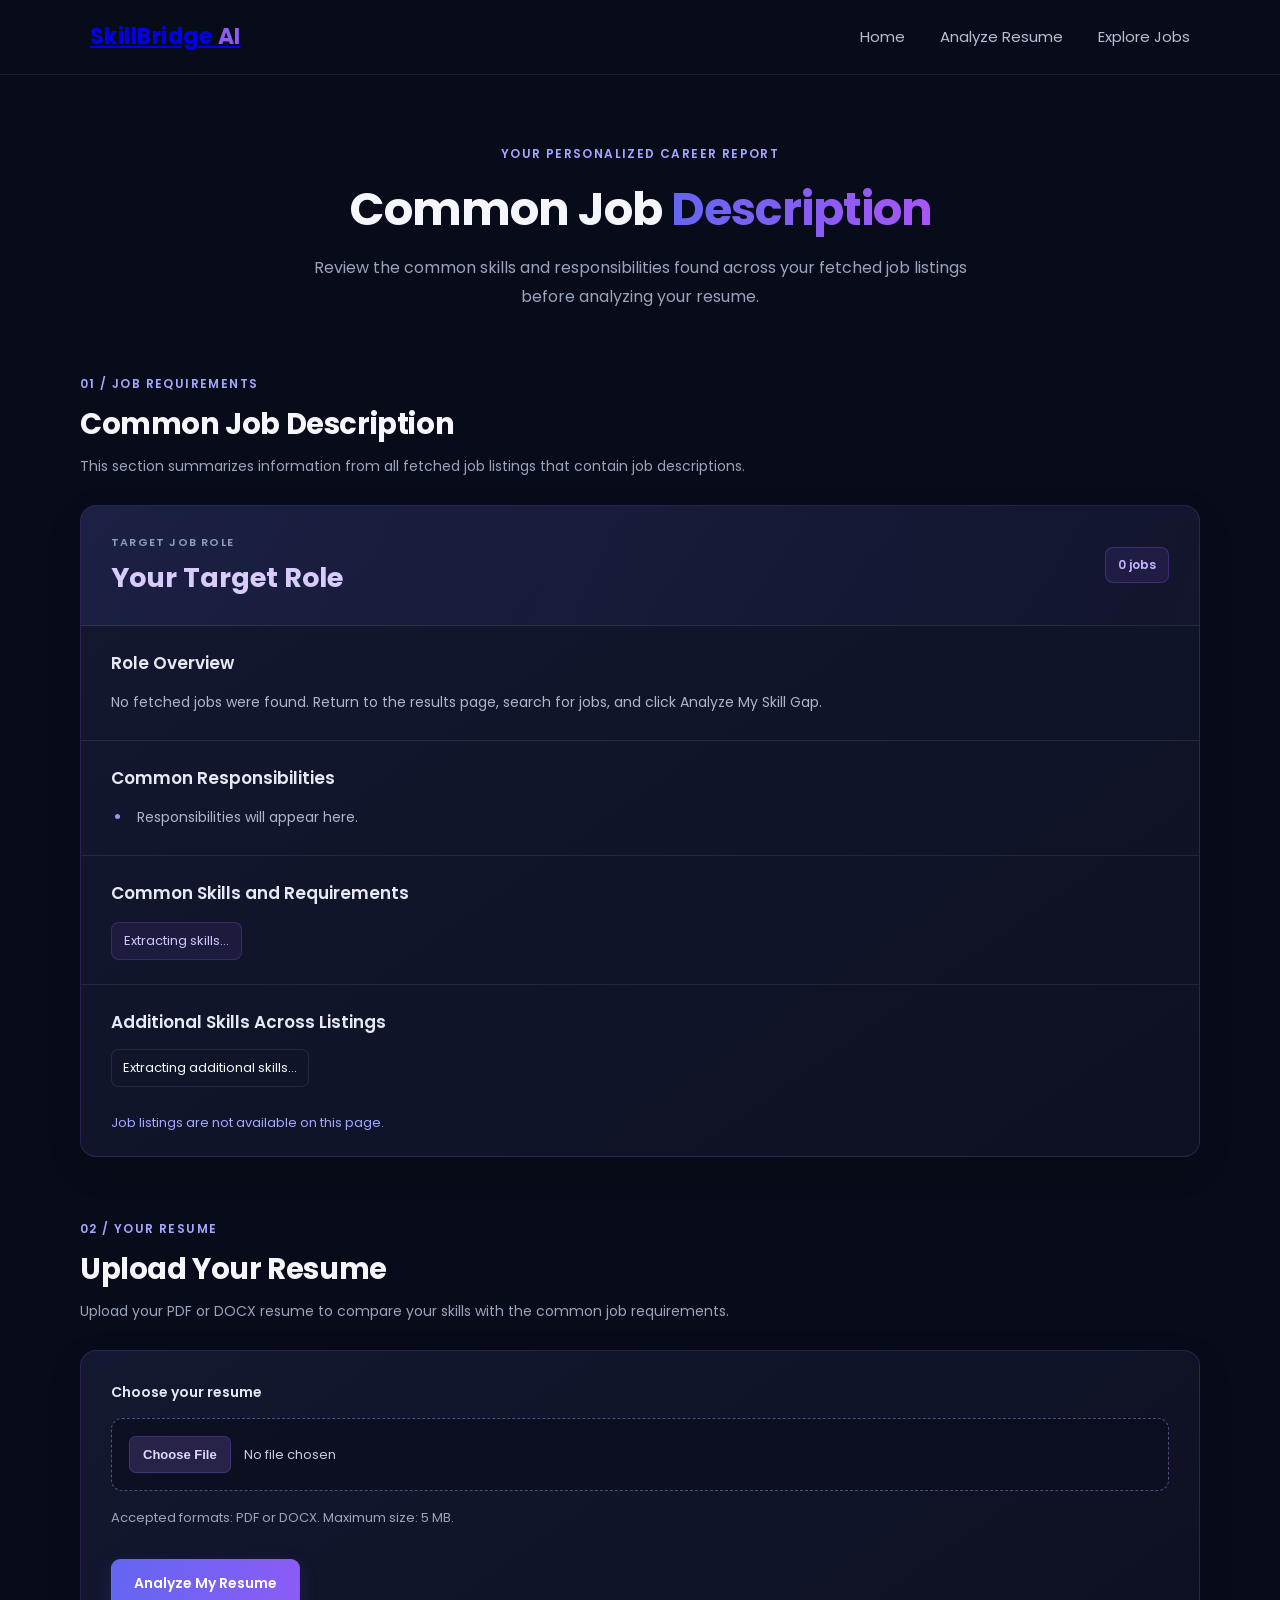
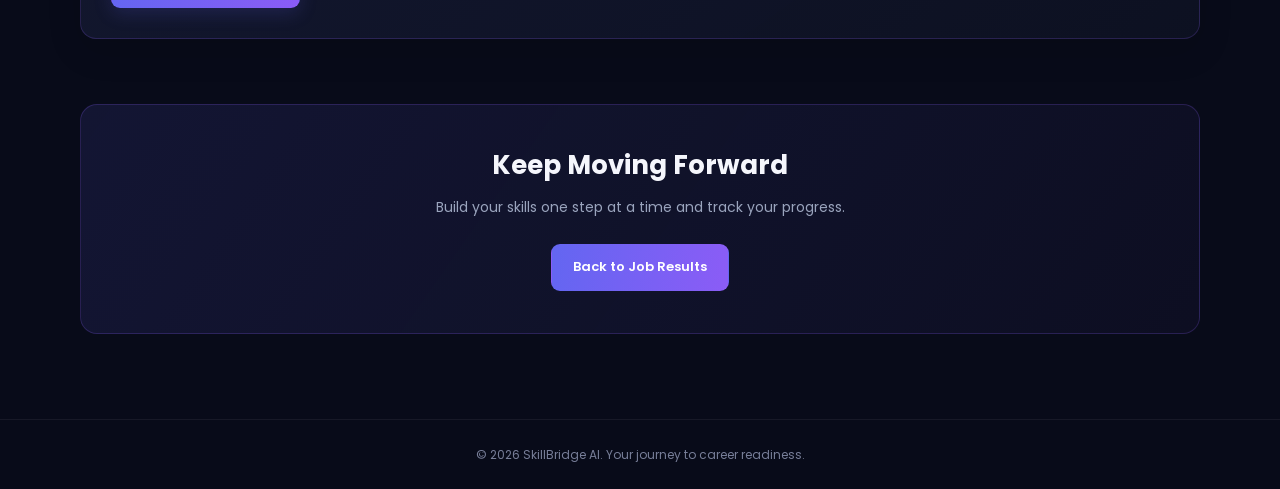
==== commit e227908a: "Improve SkillBridge AI job analysis and skill gap report" ====
--- a/gap-analysis.html
+++ b/gap-analysis.html
@@ -95,6 +95,21 @@
                         <span>Extracting skills...</span>
                     </div>
                 </div>
+
+                <div class="common-job-content">
+    <h3>Additional Skills Across Listings</h3>
+
+    <p>
+        
+    </p>
+
+    <div
+        id="additionalRequiredSkills"
+        class="skill-tags"
+    >
+        <span>Extracting additional skills...</span>
+    </div>
+</div>
 
                 <p
                     id="commonJobMessage"
